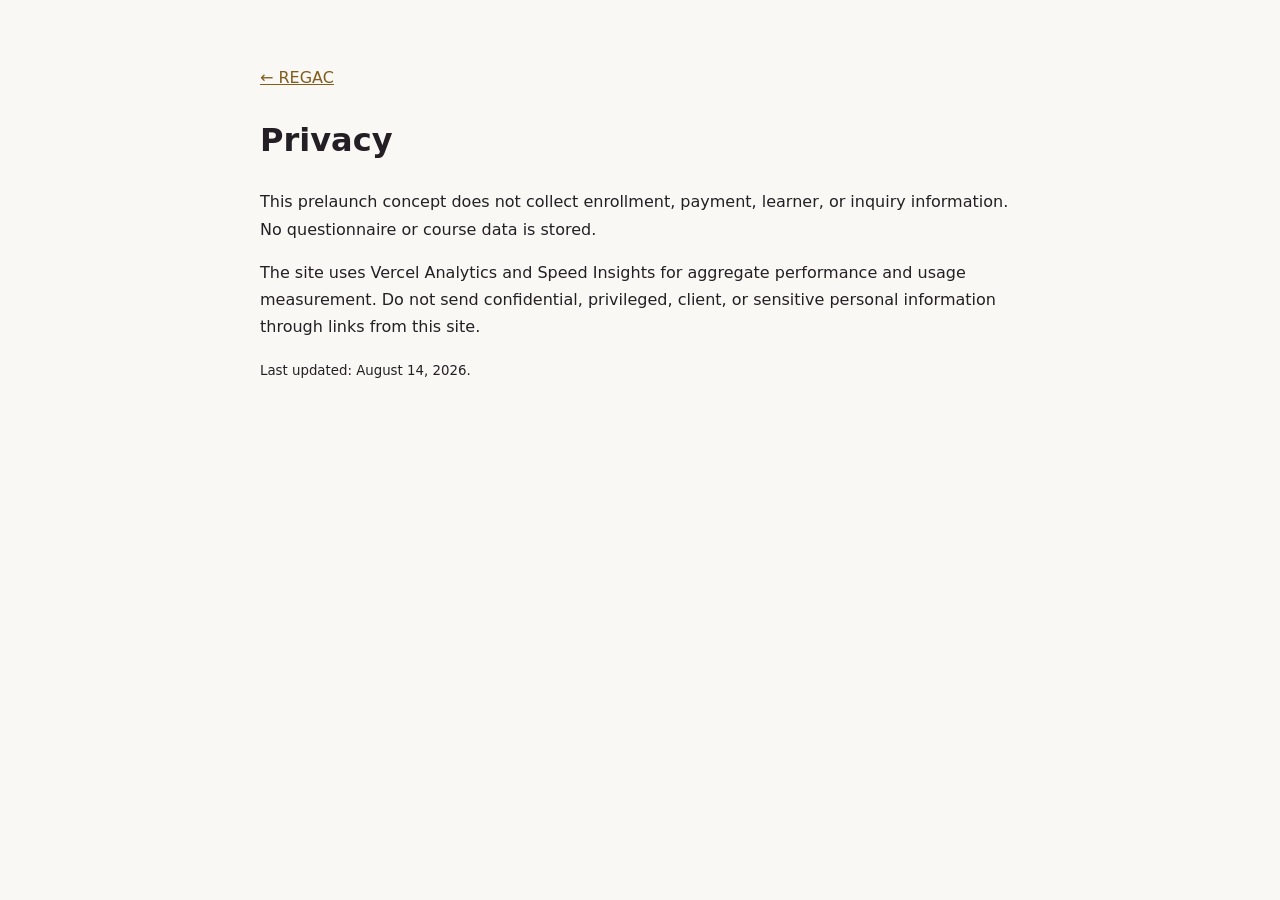
==== privacy.html @ 64351797 "Add prelaunch policy routes" ====
<!doctype html><html lang="en"><head><meta charset="utf-8"><meta name="viewport" content="width=device-width,initial-scale=1"><meta name="robots" content="noindex,nofollow"><title>Privacy | REGAC</title><style>body{max-width:760px;margin:0 auto;padding:64px 24px;font:16px/1.7 system-ui;color:#241f25;background:#faf8f4}a{color:#805c1d}</style></head><body><a href="/">← REGAC</a><h1>Privacy</h1><p>This prelaunch concept does not collect enrollment, payment, learner, or inquiry information. No questionnaire or course data is stored.</p><p>The site uses Vercel Analytics and Speed Insights for aggregate performance and usage measurement. Do not send confidential, privileged, client, or sensitive personal information through links from this site.</p><p><small>Last updated: August 14, 2026.</small></p></body></html>
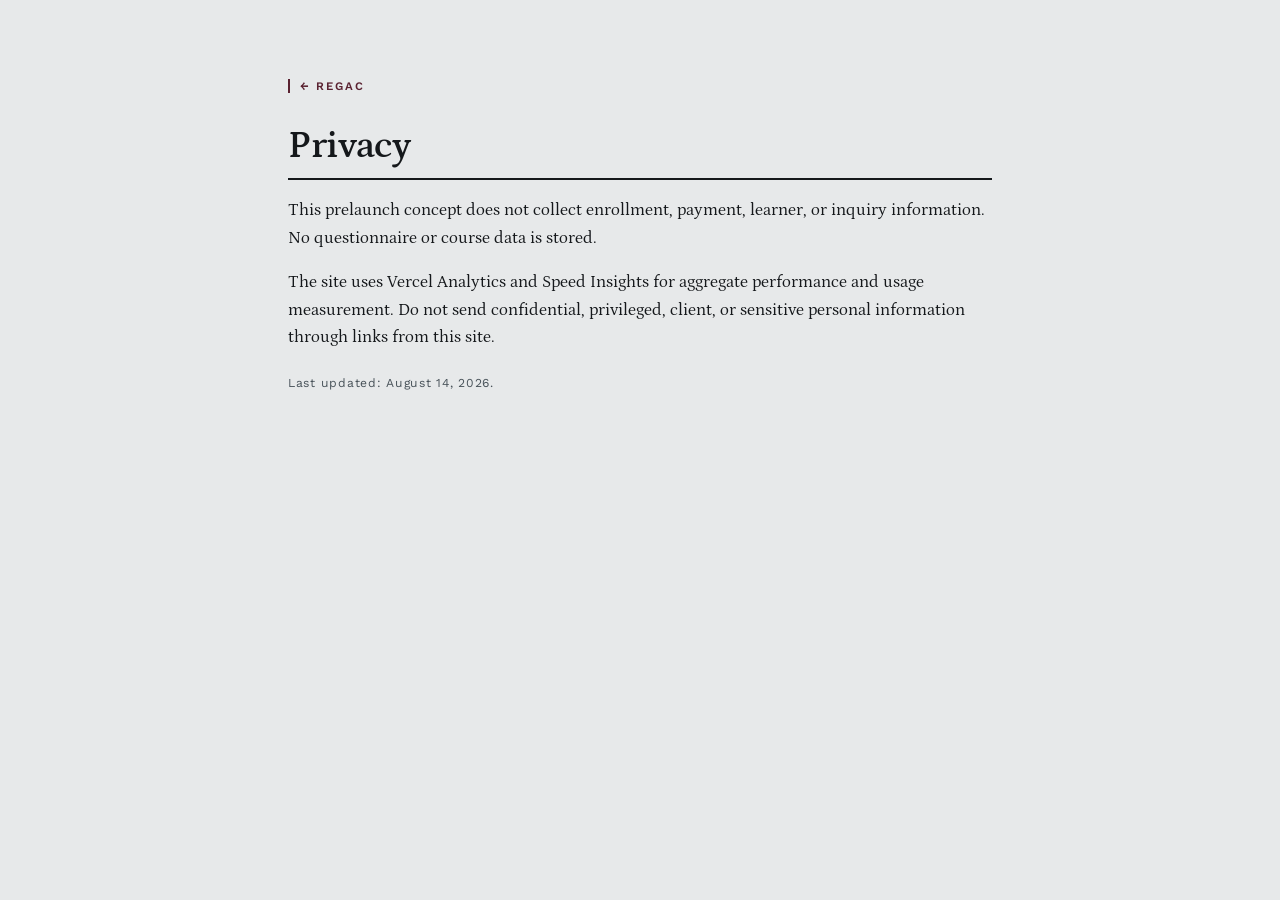
==== commit b33e8011: "Stop dressing a prelaunch concept as a live course The terms page states what REGAC is: "a public pr" ====
--- a/privacy.html
+++ b/privacy.html
@@ -1 +1 @@
-<!doctype html><html lang="en"><head><meta charset="utf-8"><meta name="viewport" content="width=device-width,initial-scale=1"><meta name="robots" content="noindex,nofollow"><title>Privacy | REGAC</title><style>body{max-width:760px;margin:0 auto;padding:64px 24px;font:16px/1.7 system-ui;color:#241f25;background:#faf8f4}a{color:#805c1d}</style></head><body><a href="/">← REGAC</a><h1>Privacy</h1><p>This prelaunch concept does not collect enrollment, payment, learner, or inquiry information. No questionnaire or course data is stored.</p><p>The site uses Vercel Analytics and Speed Insights for aggregate performance and usage measurement. Do not send confidential, privileged, client, or sensitive personal information through links from this site.</p><p><small>Last updated: August 14, 2026.</small></p></body></html>+<!doctype html><html lang="en"><head><meta charset="utf-8"><meta name="viewport" content="width=device-width,initial-scale=1"><meta name="robots" content="noindex,nofollow"><title>Privacy | REGAC</title><meta name="description" content="How REGAC handles data: the prelaunch concept collects no enrollment, payment, learner or inquiry information, and stores no questionnaire or course data."><link rel="canonical" href="https://regac-academy.vercel.app/privacy"><meta property="og:type" content="article"><meta property="og:site_name" content="REGAC"><meta property="og:title" content="Privacy | REGAC Regulatory Academy"><meta property="og:description" content="How REGAC handles data: the prelaunch concept collects no enrollment, payment, learner or inquiry information, and stores no questionnaire or course data."><meta property="og:url" content="https://regac-academy.vercel.app/privacy"><link rel="icon" type="image/svg+xml" href="/favicon.svg"><link rel="apple-touch-icon" sizes="180x180" href="/apple-touch-icon.png"><meta property="og:image" content="https://regac-academy.vercel.app/og.png"><meta property="og:image:width" content="1200"><meta property="og:image:height" content="630"><meta property="og:image:alt" content="REGAC Regulatory Academy share card: a wine masthead over the line 'Learn how to find the rule beneath the claim.' with a gold seal."><meta name="twitter:card" content="summary_large_image"><meta name="twitter:image" content="https://regac-academy.vercel.app/og.png"><meta name="twitter:image:alt" content="REGAC Regulatory Academy share card: a wine masthead over the line 'Learn how to find the rule beneath the claim.' with a gold seal."><meta name="twitter:title" content="Privacy | REGAC Regulatory Academy"><meta name="twitter:description" content="How REGAC handles data: the prelaunch concept collects no enrollment, payment, learner or inquiry information, and stores no questionnaire or course data."><link rel="preconnect" href="https://fonts.googleapis.com"><link rel="preconnect" href="https://fonts.gstatic.com" crossorigin><link rel="stylesheet" href="https://fonts.googleapis.com/css2?family=Petrona:ital,wght@0,400;0,500;0,600;1,400&family=Work+Sans:wght@400;500;600;700&display=swap"><style>body{max-width:44rem;margin:0 auto;padding:clamp(38px,7vw,72px) 24px 72px;font:17px/1.62 'Petrona','Iowan Old Style','Palatino Linotype',Palatino,serif;color:#15181B;background:#E7E9EA}h1{font-weight:600;font-size:clamp(1.7rem,3.4vw,2.4rem);line-height:1.12;letter-spacing:-.008em;margin:1.5rem 0 1.1rem;padding-bottom:.7rem;border-bottom:2px solid #15181B}p{max-width:66ch}a{color:#5A2231;text-decoration:none;border-bottom:1px solid #8B949A}a:hover{border-bottom-color:#5A2231}body>a:first-child{font-family:'Work Sans',system-ui,-apple-system,sans-serif;font-size:.72rem;font-weight:600;letter-spacing:.16em;text-transform:uppercase;border:0;border-left:2px solid #5A2231;padding-left:.6rem}small{font-family:'Work Sans',system-ui,-apple-system,sans-serif;font-size:.76rem;letter-spacing:.06em;color:#485259}:focus-visible{outline:3px solid #5A2231;outline-offset:3px}@media(prefers-reduced-motion:reduce){*{transition:none!important;animation:none!important}}@media(forced-colors:active){h1{border-bottom-color:CanvasText}}@media print{body{background:#fff;color:#000}}</style></head><body><a href="/">← REGAC</a><h1>Privacy</h1><p>This prelaunch concept does not collect enrollment, payment, learner, or inquiry information. No questionnaire or course data is stored.</p><p>The site uses Vercel Analytics and Speed Insights for aggregate performance and usage measurement. Do not send confidential, privileged, client, or sensitive personal information through links from this site.</p><p><small>Last updated: August 14, 2026.</small></p></body></html>
